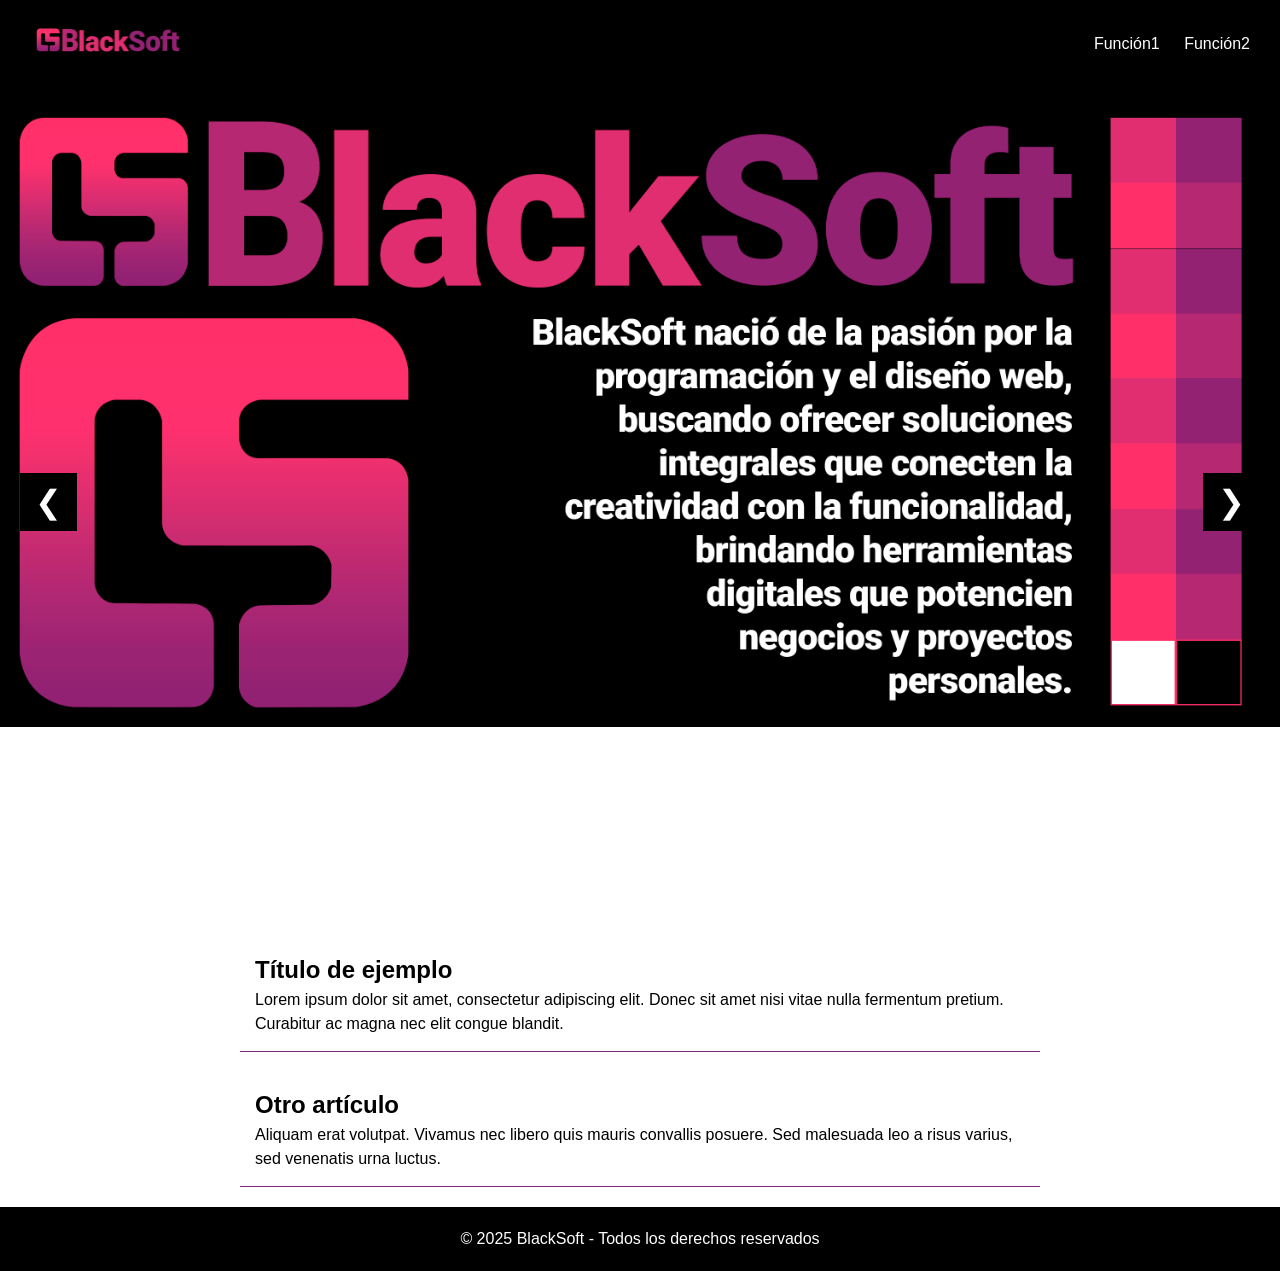
==== index.html @ 0ded2988 "Inicio del proyecto, header/footer/carrusel con css y js basico" ====
<!DOCTYPE html>
<html lang="es">
<head>
  <meta charset="UTF-8">
  <meta name="viewport" content="width=device-width, initial-scale=1.0">
  <title>BlackSoft</title>
  <link rel="stylesheet" href="style.css">
</head>

<body>
    <header>
        <div class="logo">
            <img src="logo2.png" alt="Logo de BlackSoft">
        </div>
            <nav>
                <a href="#">Función1</a>
                <a href="#">Función2</a>
            </nav>
    </header>

    <main>
        <section class="carrusel"> <!-- Imagenes en Carrusel deben tener relacion 16:9 para verse completas  -->
            <div class="slides">
                <img src="ImagenMarca.png" alt="Imagen 1"> 
                <img src="https://files.tecnoblog.net/wp-content/uploads/2024/05/capa-whatsapp-web.png" alt="Imagen 2">
                <img src="https://disenowebakus.net/imagenes/articulos/web.jpg" alt="Imagen 3">
            </div>
                <button class="Anterior">&#10094;</button>
                <button class="Siguiente">&#10095;</button>
        </section>

        <section>
        <article>
            <h2>Título de ejemplo</h2>
            <p>Lorem ipsum dolor sit amet, consectetur adipiscing elit. Donec sit amet nisi vitae nulla fermentum pretium. Curabitur ac magna nec elit congue blandit.</p>
        </article>
        <article>
            <h2>Otro artículo</h2>
            <p>Aliquam erat volutpat. Vivamus nec libero quis mauris convallis posuere. Sed malesuada leo a risus varius, sed venenatis urna luctus.</p>
        </article>
        </section>
    </main>

  <footer>
    <p>© 2025 BlackSoft - Todos los derechos reservados</p>
  </footer>

  <script src="script.js"></script>
</body>
</html>
---- style.css ----
/* COLORES Y TIPOGRAFIAS

    Roboto Regular
    Roboto Bold
    Roboto Black
*/

:root{
    --rof: #f83367;
    --roc: #c1326e;
    --mof: #7f2770;
    --moc: #9d2c70;
    --blanco: #ffffff;
    --negro: #000000;
}

* {
  box-sizing: border-box;
  margin: 0;
  padding: 0;
}

body {
  font-family: Arial, sans-serif;
  line-height: 1.5;
}

header {
  display: flex;
  justify-content: space-between;
  align-items: center;
  padding: 15px 30px;
  background-color: var(--negro);
  color: var(--blanco);
}

header nav a {
  color: var(--blanco);
  text-decoration: none;
  margin-left: 20px;
}

header nav a:hover {
  text-decoration: underline;
}

.carrusel {
  position: relative;
  width: 100%;
  height: calc(100vh - 70px);
  overflow: hidden;
}

.carrusel .slides img {
  width: 100%;
  height: 100%;
  object-fit: cover;  
  display: none;
}

.carrusel .slides img.active {
  display: block;
}

.carrusel button {
  position: absolute;
  top: 50%;
  transform: translateY(-50%);
  background-color: var(--negro);
  color: var(--blanco);
  border: none;
  font-size: 2rem;
  padding: 10px 15px;
  cursor: pointer;
  z-index: 10;
}

.carrusel .Anterior {
  left: 20px;
}

.carrusel .Siguiente {
  right: 20px;
}

main section article {
  max-width: 800px;
  margin: 20px auto;
  padding: 15px;
  border-bottom: 1px solid var(--mof);
}

footer {
  text-align: center;
  padding: 20px;
  background-color: var(--negro);
  color: var(--blanco);
}

header .logo img {
  height: 50px; 
  width: auto; 
}
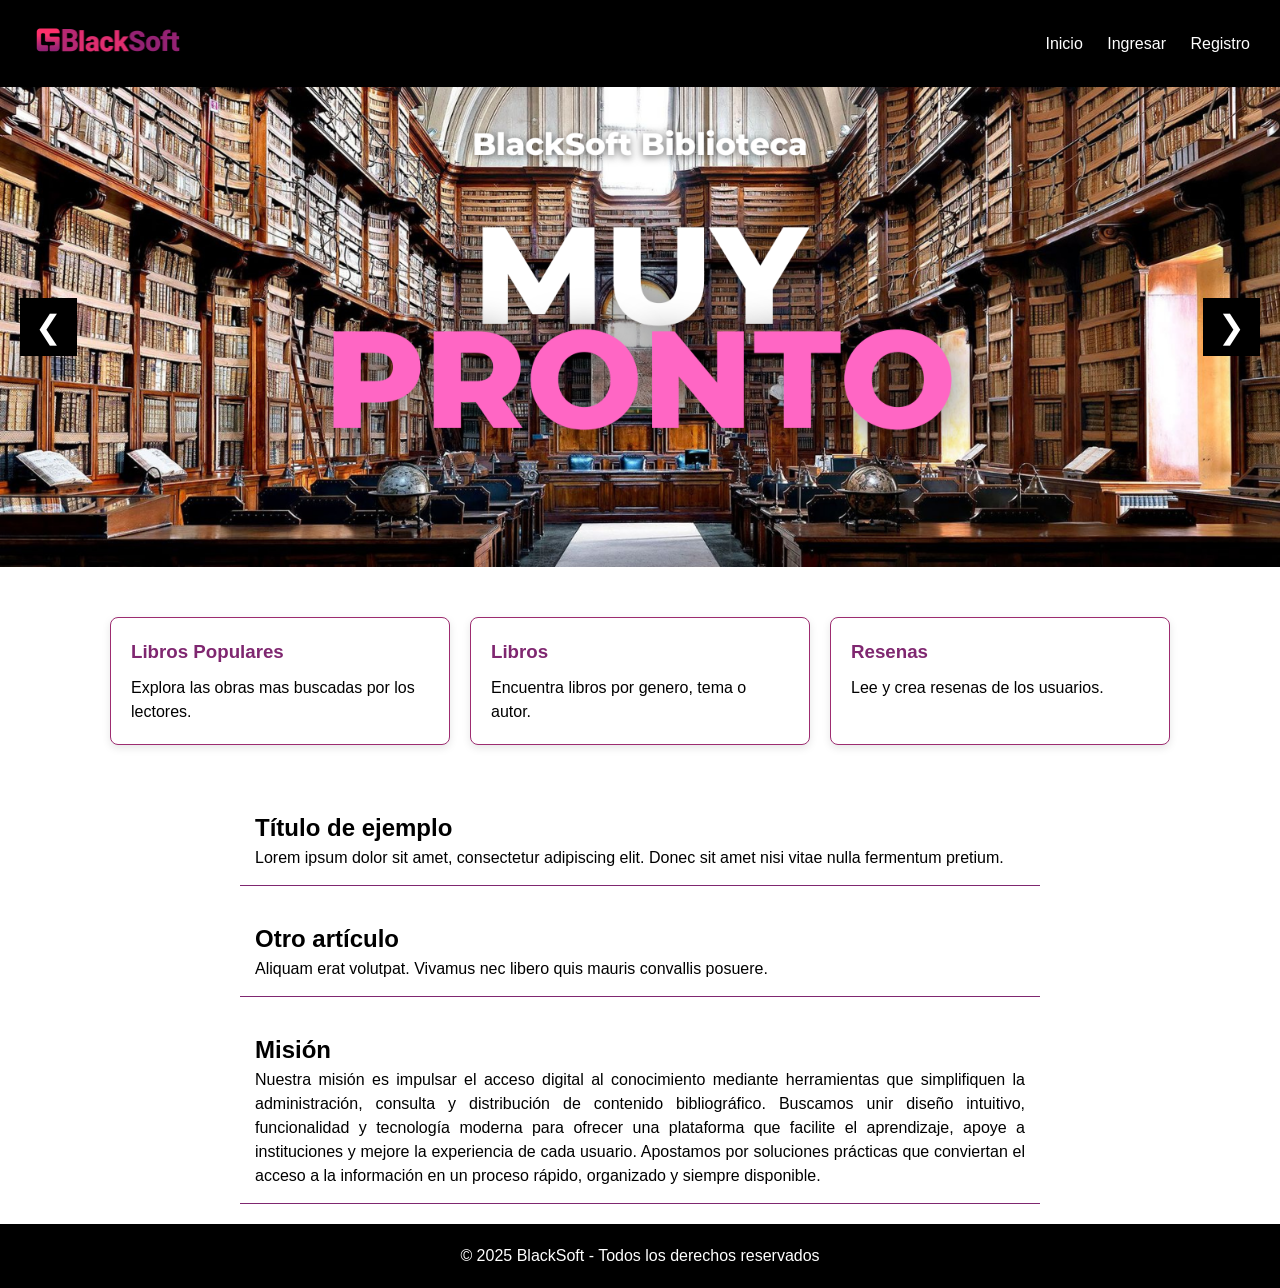
==== commit 40b235ed: "primer commit" ====
--- a/index.html
+++ b/index.html
@@ -3,48 +3,82 @@
 <head>
   <meta charset="UTF-8">
   <meta name="viewport" content="width=device-width, initial-scale=1.0">
-  <title>BlackSoft</title>
+  <title>Biblioteca Virtual BS</title>
   <link rel="stylesheet" href="style.css">
+  <link rel="icon" href="img/logo.png" type="image/png">
 </head>
 
 <body>
-    <header>
-        <div class="logo">
-            <img src="logo2.png" alt="Logo de BlackSoft">
+
+<header>
+    <div class="logo">
+        <img src="img/logo2.png" alt="Logo de BlackSoft">
+    </div>
+
+    <nav>
+        <a href="index.html">Inicio</a>
+        <a href="login.html">Ingresar</a>
+        <a href="registro.html">Registro</a>
+    </nav>
+</header>
+
+<main>
+
+    <!-- ====================== CARRUSEL ====================== -->
+    <section class="carrusel">
+        <div class="slides">
+            <img src="img/c1.png" alt="Imagen 1">
+            <img src="img/c2.png" alt="Imagen 2">
+            <img src="img/c3.png" alt="Imagen 3">
         </div>
-            <nav>
-                <a href="#">Función1</a>
-                <a href="#">Función2</a>
-            </nav>
-    </header>
+        <button class="Anterior">&#10094;</button>
+        <button class="Siguiente">&#10095;</button>
+    </section>
 
-    <main>
-        <section class="carrusel"> <!-- Imagenes en Carrusel deben tener relacion 16:9 para verse completas  -->
-            <div class="slides">
-                <img src="ImagenMarca.png" alt="Imagen 1"> 
-                <img src="https://files.tecnoblog.net/wp-content/uploads/2024/05/capa-whatsapp-web.png" alt="Imagen 2">
-                <img src="https://disenowebakus.net/imagenes/articulos/web.jpg" alt="Imagen 3">
-            </div>
-                <button class="Anterior">&#10094;</button>
-                <button class="Siguiente">&#10095;</button>
+    <!-- ====================== TARJETAS ====================== -->
+    <section class="tarjetas">
+        <a href="libros_populares.html" class="card" aria-label="Libros Populares">
+        <h3>Libros Populares</h3>
+        <p>Explora las obras mas buscadas por los lectores.</p>
+        </a>
+
+        <a href="libros.html" class="card" aria-label="Libros">
+        <h3>Libros</h3>
+        <p>Encuentra libros por genero, tema o autor.</p>
+        </a>
+
+        <a href="resenas.html" class="card" aria-label="Resenas">
+        <h3>Resenas</h3>
+        <p>Lee y crea resenas de los usuarios.</p>
+        </a>
         </section>
 
-        <section>
+    <!-- ====================== ARTÍCULOS ====================== -->
+    <section>
         <article>
             <h2>Título de ejemplo</h2>
-            <p>Lorem ipsum dolor sit amet, consectetur adipiscing elit. Donec sit amet nisi vitae nulla fermentum pretium. Curabitur ac magna nec elit congue blandit.</p>
+            <p>Lorem ipsum dolor sit amet, consectetur adipiscing elit. Donec sit amet nisi vitae nulla fermentum pretium.</p>
         </article>
+
         <article>
             <h2>Otro artículo</h2>
-            <p>Aliquam erat volutpat. Vivamus nec libero quis mauris convallis posuere. Sed malesuada leo a risus varius, sed venenatis urna luctus.</p>
+            <p>Aliquam erat volutpat. Vivamus nec libero quis mauris convallis posuere.</p>
         </article>
-        </section>
-    </main>
 
-  <footer>
+        <article>
+            <h2>Misión</h2>
+            <p>Nuestra misión es impulsar el acceso digital al conocimiento mediante herramientas que simplifiquen la administración, consulta y distribución de contenido bibliográfico. Buscamos unir diseño intuitivo, funcionalidad y tecnología moderna para ofrecer una plataforma que facilite el aprendizaje, apoye a instituciones y mejore la experiencia de cada usuario. Apostamos por soluciones prácticas que conviertan el acceso a la información en un proceso rápido, organizado y siempre disponible.</p>
+        </article>
+    </section>
+
+
+</main>
+
+<footer>
     <p>© 2025 BlackSoft - Todos los derechos reservados</p>
-  </footer>
+</footer>
 
-  <script src="script.js"></script>
+<script src="script.js"></script>
+
 </body>
-</html>+</html>
--- a/style.css
+++ b/style.css
@@ -1,10 +1,3 @@
-/* COLORES Y TIPOGRAFIAS
-
-    Roboto Regular
-    Roboto Bold
-    Roboto Black
-*/
-
 :root{
     --rof: #f83367;
     --roc: #c1326e;
@@ -20,10 +13,23 @@
   padding: 0;
 }
 
+html, body {
+    height: 100%;
+}
+
+main {
+    flex: 1; 
+}
+
 body {
   font-family: Arial, sans-serif;
   line-height: 1.5;
-}
+  background-color: var(--blanco);
+  display: flex;
+  flex-direction: column;
+}
+
+/* ====================== HEADER ====================== */
 
 header {
   display: flex;
@@ -34,6 +40,10 @@
   color: var(--blanco);
 }
 
+header .logo img {
+  height: 50px;
+}
+
 header nav a {
   color: var(--blanco);
   text-decoration: none;
@@ -43,18 +53,36 @@
 header nav a:hover {
   text-decoration: underline;
 }
+
+/* RESPONSIVE HEADER */
+@media (max-width: 768px) {
+  header {
+    flex-direction: column;
+    text-align: center;
+  }
+
+  header nav {
+    margin-top: 10px;
+  }
+
+  header nav a {
+    margin: 0 10px;
+  }
+}
+
+/* ====================== CARRUSEL ====================== */
 
 .carrusel {
   position: relative;
   width: 100%;
-  height: calc(100vh - 70px);
+  height: 37.5vw;
   overflow: hidden;
 }
 
 .carrusel .slides img {
   width: 100%;
   height: 100%;
-  object-fit: cover;  
+  object-fit: cover;
   display: none;
 }
 
@@ -75,29 +103,109 @@
   z-index: 10;
 }
 
-.carrusel .Anterior {
-  left: 20px;
-}
-
-.carrusel .Siguiente {
-  right: 20px;
-}
+.carrusel .Anterior { left: 20px; }
+.carrusel .Siguiente { right: 20px; }
+
+/* RESPONSIVE CARRUSEL */
+@media (max-width: 768px) {
+  .carrusel {
+    height: 40vh;
+  }
+}
+
+/* ====================== TARJETAS ====================== */
+
+.tarjetas {
+  display: flex;
+  gap: 20px;
+  max-width: 1100px;
+  margin: 50px auto;
+  padding: 0 20px;
+}
+
+.card {
+  flex: 1;
+  padding: 20px;
+  background-color: var(--blanco);
+  border: 1px solid var(--moc);
+  border-radius: 8px;
+  box-shadow: 0 3px 8px rgba(0,0,0,0.1);
+}
+
+.card h3 {
+  margin-bottom: 10px;
+  color: var(--mof);
+}
+
+@media (max-width: 768px) {
+  .tarjetas {
+    flex-direction: column;
+  }
+}
+
+.card {
+  display: block;
+  flex: 1;
+  padding: 20px;
+  background-color: var(--blanco);
+  border: 1px solid var(--moc);
+  border-radius: 8px;
+  box-shadow: 0 3px 8px rgba(0,0,0,0.1);
+  text-decoration: none;
+  color: inherit;
+}
+
+/* ====================== ARTICULOS ====================== */
 
 main section article {
   max-width: 800px;
   margin: 20px auto;
   padding: 15px;
   border-bottom: 1px solid var(--mof);
-}
+  text-align: justify;
+}
+
+/* ====================== FORMULARIOS ====================== */
+
+.formulario {
+    max-width: 400px;
+    margin: 80px auto;
+    padding: 20px;
+}
+
+.forma {
+    position: relative;
+    padding-bottom: 80px; 
+}
+
+.forma input {
+    width: 100%;
+    padding: 12px;
+    margin-bottom: 30px;
+    margin-top: 5px;
+    border: 1px solid var(--moc);
+    border-radius: 10px;
+}
+
+.forma button {
+    position: absolute;
+    bottom: 20px; 
+    left: 50%;
+    transform: translateX(-50%);
+    width: 80%;
+    padding: 14px;
+    background-color: var(--mof);
+    color: var(--blanco);
+    border-radius: 10px;
+    cursor: pointer;
+    font-weight: bold;
+}
+
+/* ====================== FOOTER ====================== */
 
 footer {
   text-align: center;
   padding: 20px;
   background-color: var(--negro);
   color: var(--blanco);
-}
-
-header .logo img {
-  height: 50px; 
-  width: auto; 
 }
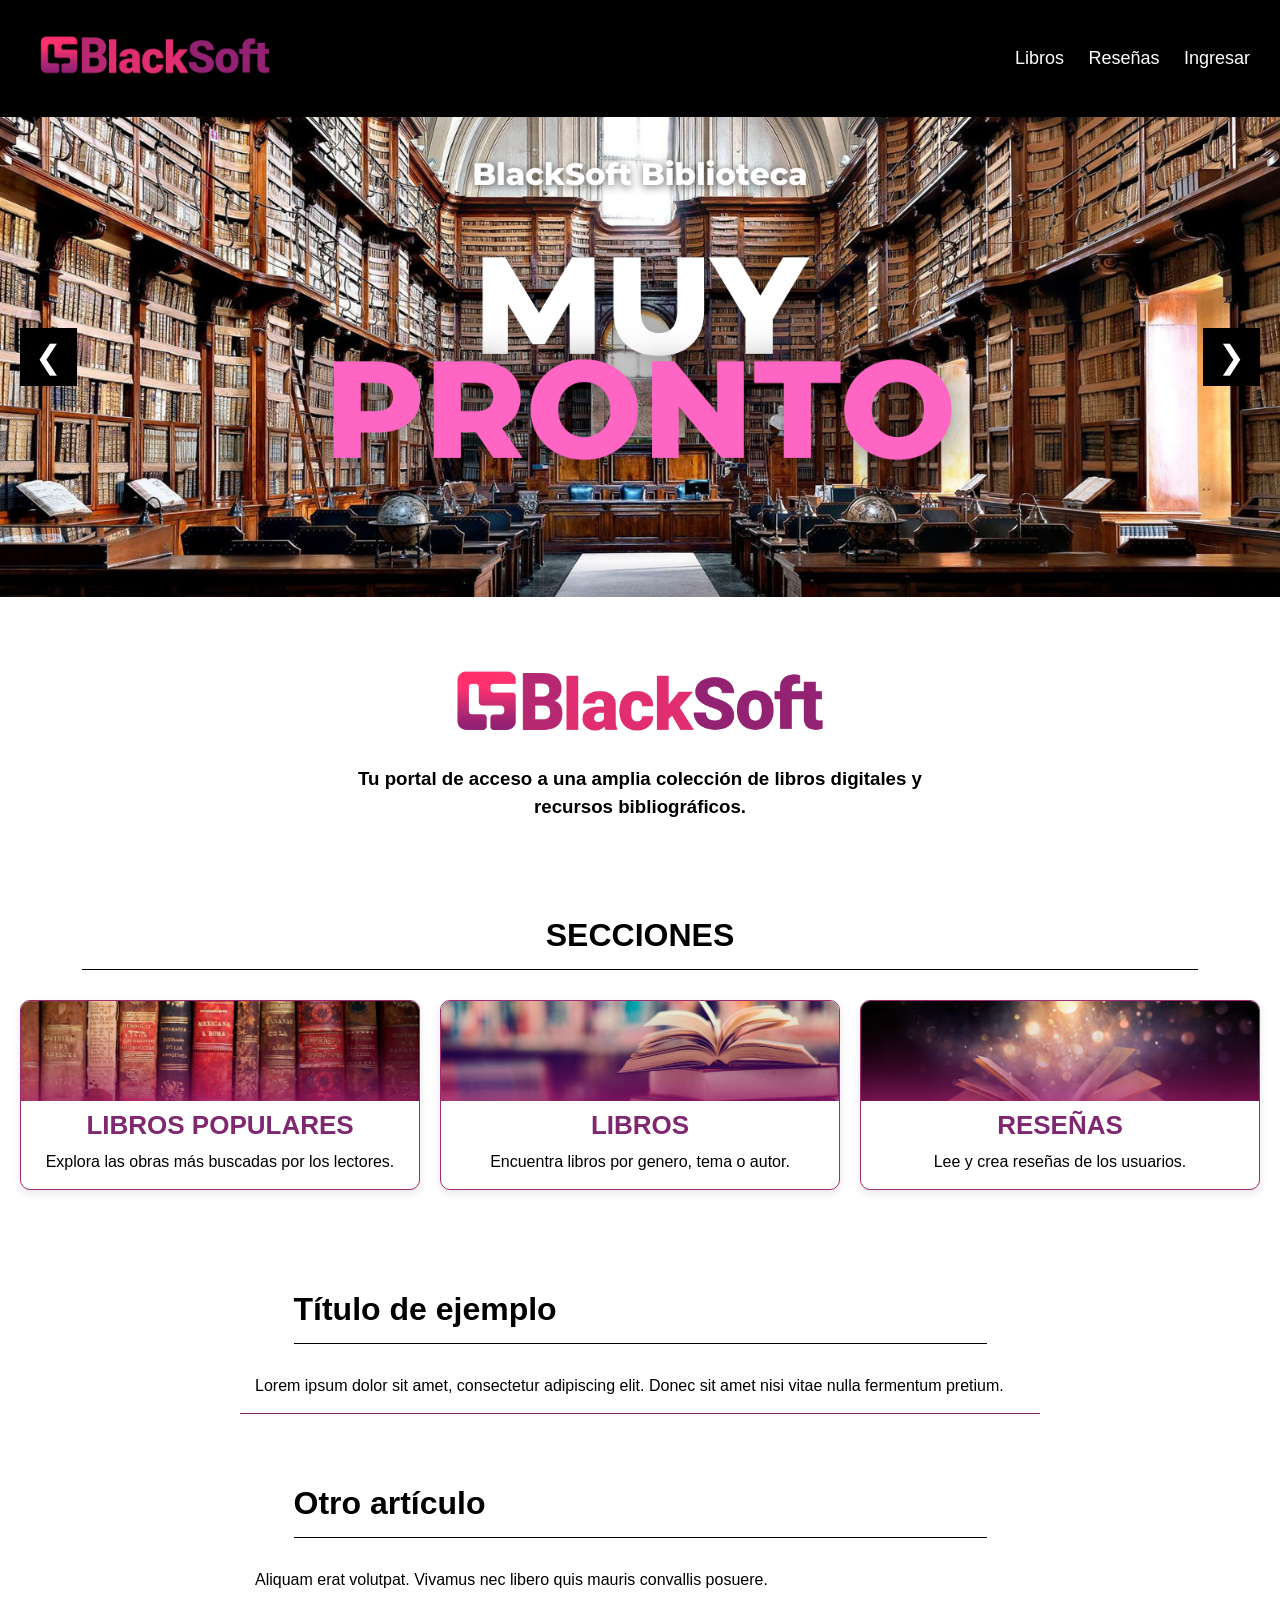
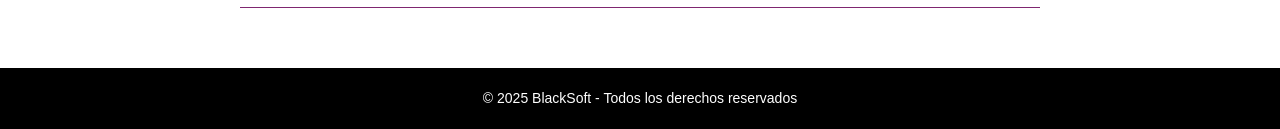
==== commit f7e6fc58: "Estilos ajustados | Página de Info | Colores arreglados" ====
--- a/index.html
+++ b/index.html
@@ -3,8 +3,8 @@
 <head>
   <meta charset="UTF-8">
   <meta name="viewport" content="width=device-width, initial-scale=1.0">
-  <title>Biblioteca Virtual BS</title>
-  <link rel="stylesheet" href="style.css">
+  <title>Biblioteca BlackSoft</title>
+  <link rel="stylesheet" href="./Hojas de estilo/style.css">
   <link rel="icon" href="img/logo.png" type="image/png">
 </head>
 
@@ -12,13 +12,15 @@
 
 <header>
     <div class="logo">
-        <img src="img/logo2.png" alt="Logo de BlackSoft">
+        <a href="index.html" class="logomain">
+            <img src="img/logo2.png" alt="mainlogobtn">
+        </a>
     </div>
 
     <nav>
-        <a href="index.html">Inicio</a>
+        <a href="libros_populares.html">Libros</a>
+        <a href="resenas.html">Reseñas</a>
         <a href="login.html">Ingresar</a>
-        <a href="registro.html">Registro</a>
     </nav>
 </header>
 
@@ -35,23 +37,40 @@
         <button class="Siguiente">&#10095;</button>
     </section>
 
+    <!-- ====================== INFO ====================== -->
+    <section class="bienv">
+        <div class="bienvenida">
+            <a href="info.html" class="btn-img">
+                <img src="img/logo2.png" alt="logobtn">
+            </a>
+            <h3>Tu portal de acceso a una amplia colección de libros digitales y recursos bibliográficos.</h3>
+        </div>
+    </section>
+
     <!-- ====================== TARJETAS ====================== -->
     <section class="tarjetas">
-        <a href="libros_populares.html" class="card" aria-label="Libros Populares">
-        <h3>Libros Populares</h3>
-        <p>Explora las obras mas buscadas por los lectores.</p>
+    <h2>SECCIONES</h2>
+
+    <div class="cards-container">
+        <a href="libros_populares.html" class="card">
+            <img src="img/s1.png" alt="LibPop" class="card-img">
+            <h3>LIBROS POPULARES</h3>
+            <p>Explora las obras más buscadas por los lectores.</p>
         </a>
 
-        <a href="libros.html" class="card" aria-label="Libros">
-        <h3>Libros</h3>
-        <p>Encuentra libros por genero, tema o autor.</p>
+        <a href="libros.html" class="card">
+            <img src="img/s2.png" alt="Lib" class="card-img">
+            <h3>LIBROS</h3>
+            <p>Encuentra libros por genero, tema o autor.</p>
         </a>
 
-        <a href="resenas.html" class="card" aria-label="Resenas">
-        <h3>Resenas</h3>
-        <p>Lee y crea resenas de los usuarios.</p>
+        <a href="resenas.html" class="card">
+            <img src="img/s3.png" alt="Resen" class="card-img">
+            <h3>RESEÑAS</h3>
+            <p>Lee y crea reseñas de los usuarios.</p>
         </a>
-        </section>
+    </div>
+    </section>
 
     <!-- ====================== ARTÍCULOS ====================== -->
     <section>
@@ -65,10 +84,6 @@
             <p>Aliquam erat volutpat. Vivamus nec libero quis mauris convallis posuere.</p>
         </article>
 
-        <article>
-            <h2>Misión</h2>
-            <p>Nuestra misión es impulsar el acceso digital al conocimiento mediante herramientas que simplifiquen la administración, consulta y distribución de contenido bibliográfico. Buscamos unir diseño intuitivo, funcionalidad y tecnología moderna para ofrecer una plataforma que facilite el aprendizaje, apoye a instituciones y mejore la experiencia de cada usuario. Apostamos por soluciones prácticas que conviertan el acceso a la información en un proceso rápido, organizado y siempre disponible.</p>
-        </article>
     </section>
 
 
--- a/Hojas de estilo/style.css
+++ b/Hojas de estilo/style.css
@@ -0,0 +1,511 @@
+/* ===================================================== */
+/*                   VARIABLES GLOBALES                  */
+/* ===================================================== */
+
+:root {
+  /* Paleta style.css */
+  --rof: #f83367;
+  --roc: #c1326e;
+  --mof: #7f2770;
+  --moc: #9d2c70;
+  --negro: #000000;
+  --blanco: #ffffff;
+}
+
+/* ===================================================== */
+/*                       GENERALES                       */
+/* ===================================================== */
+
+* {
+  box-sizing: border-box;
+  margin: 0;
+  padding: 0;
+}
+
+html, body {
+  height: 100%;
+}
+
+body {
+  font-family: Arial, sans-serif;
+  background-color: var(--blanco);
+  color: var(--negro);
+  line-height: 1.5;
+  display: flex;
+  flex-direction: column;
+}
+
+main {
+  flex: 1;
+}
+
+.logomain {
+    display: inline-block;
+    text-decoration: none;
+}
+
+
+/* ===================================================== */
+/*                         HEADER                         */
+/* ===================================================== */
+
+header {
+  position: sticky;
+  top: 0;
+  z-index: 1000;
+  display: flex;
+  justify-content: space-between;
+  align-items: center;
+  padding: 15px 30px;
+  background-color: var(--negro);
+  color: var(--blanco);
+}
+
+header .logo img {
+  height: 80px;
+}
+
+nav a,
+header nav a {
+  color: var(--blanco);
+  text-decoration: none;
+  margin-left: 20px;
+  font-size: 18px;
+}
+
+nav a:hover,
+header nav a:hover {
+  color: var(--roc);
+}
+
+/* Responsive header */
+@media (max-width: 768px) {
+  header {
+    flex-direction: column;
+    text-align: center;
+    gap: 10px;
+  }
+  header nav a {
+    margin: 0 10px;
+    font-size: 16px;
+  }
+}
+
+/* ===================================================== */
+/*                         TITULOS                       */
+/* ===================================================== */
+
+h2 {
+  width: 90%;
+  margin: 30px auto;
+  font-size: 32px;
+  border-bottom: 1px solid var(--negro);
+  padding-bottom: 10px;
+  color: var(--negro);
+}
+
+/* ===================================================== */
+/*                        CARRUSEL                        */
+/* ===================================================== */
+
+.carrusel {
+  position: relative;
+  width: 100%;
+  height: 37.5vw;
+  overflow: hidden;
+}
+
+.carrusel .slides img {
+  width: 100%;
+  height: 100%;
+  object-fit: cover;
+  display: none;
+}
+
+.carrusel .slides img.active {
+  display: block;
+}
+
+.carrusel button {
+  position: absolute;
+  top: 50%;
+  transform: translateY(-50%);
+  background-color: var(--negro);
+  color: var(--blanco);
+  border: none;
+  font-size: 2rem;
+  padding: 10px 15px;
+  cursor: pointer;
+}
+
+.carrusel .Anterior { left: 20px; }
+.carrusel .Siguiente { right: 20px; }
+
+@media (max-width: 768px) {
+  .carrusel {
+    height: 40vh;
+  }
+}
+
+/* ===================================================== */
+/*                   PÁGINA DE INFO                      */
+/* ===================================================== */
+
+.bienv {
+  display: flex;
+  justify-content: center;
+  padding: 40px 0;
+}
+
+.bienvenida {
+  text-align: center;
+  max-width: 600px;
+}
+
+.btn-img {
+  display: block;
+  margin: 0 auto;
+  background: none;
+  border: none;
+  padding: 0;
+  cursor: pointer;
+  width: fit-content;
+}
+
+.btn-img img {
+  width: 400px;
+  height: auto;
+  display: block;
+}
+
+/* ===================================================== */
+/*                  TARJETAS                             */
+/* ===================================================== */
+
+
+.tarjetas {
+  max-width: 1500px;
+  margin: 50px auto;
+  padding: 0 20px;
+}
+
+.tarjetas h2 {
+  text-align: center;
+  margin-bottom: 30px;
+}
+
+.cards-container {
+  display: flex;
+  gap: 20px;
+}
+
+.card {
+  flex: 1;
+  padding: 0;
+  background-color: var(--blanco);
+  border: 1px solid var(--moc);
+  border-radius: 10px;
+  box-shadow: 0 3px 8px rgba(0,0,0,0.1);
+  text-decoration: none;
+  color: inherit;
+  overflow: hidden; 
+}
+
+.card-img {
+  width: 100%;
+  height: 100px; 
+  object-fit: cover; 
+  display: block;
+}
+
+.card p{
+  text-align: center;
+  margin-bottom: 15px;
+}
+.card h3 {
+  color: var(--mof);
+  font-weight: bold;
+  font-size: 26px;
+  text-align: center;
+  padding: 5px;
+}
+
+@media (max-width: 768px) {
+  .cards-container {
+    flex-direction: column;
+  }
+}
+
+
+/* ===================================================== */
+/*                        ARTÍCULOS                       */
+/* ===================================================== */
+
+main section article {
+  max-width: 800px;
+  margin: 20px auto;
+  padding: 15px;
+  border-bottom: 1px solid var(--mof);
+  text-align: justify;
+}
+
+/* ===================================================== */
+/*                        FORMULARIOS                    */
+/* ===================================================== */
+
+.formulario {
+  max-width: 700px;
+  margin: 20px auto;
+  padding: 20px;
+}
+
+.forma {
+  position: relative;
+  padding-bottom: 80px;
+}
+
+.forma input {
+  width: 700px;
+  padding: 12px;
+  margin-bottom: 30px;
+  border: 1px solid var(--moc);
+  border-radius: 10px;
+}
+
+.forma button {
+  width: 100%;
+  padding: 14px;
+  margin-top: 20px;
+  background-color: var(--mof);
+  color: var(--blanco);
+  border-radius: 10px;
+  cursor: pointer;
+  font-weight: bold;
+  display: block;
+}
+
+.formlog h2 {
+    text-align: center;
+    white-space: nowrap;
+    margin-bottom: 15px;
+}
+
+.forma h3 {
+    text-align: left;
+    white-space: nowrap;
+    margin-bottom: 15px;
+}
+
+.formlog {
+    text-align: left; 
+}
+
+/* ===================================================== */
+/*       FORMULARIO DE RESEÑAS                      */
+/* ===================================================== */
+
+.title{
+  text-align: center;
+  text-transform: uppercase;
+}
+
+.review-form {
+  width: 90%;
+  margin: 20px auto;
+  background-color: var(--blanco);
+  padding: 20px;
+  border-radius: 10px;
+  display: flex;
+  flex-direction: column;
+  gap: 15px;
+  border: 1px solid var(--rof);
+}
+
+.review-form label {
+  font-weight: bold;
+}
+
+.review-form input,
+.review-form select,
+.review-form textarea {
+  padding: 10px;
+  border-radius: 8px;
+  background-color: var(--blanco);
+  border: 1px solid var(--moc);
+  color: var(--mof);
+}
+
+.review-form button {
+  margin-top: 10px;
+  padding: 12px;
+  background-color: var(--mof);
+  border-radius: 8px;
+  border: none;
+  color: var(--blanco);
+  font-size: 18px;
+  cursor: pointer;
+}
+
+/* ===================================================== */
+/*                        RESEÑAS                         */
+/* ===================================================== */
+
+.reviews-container {
+  width: 90%;
+  margin: auto;
+  display: grid;
+  grid-template-columns: repeat(3, 1fr);
+  gap: 25px;
+}
+
+.review-card {
+  background-color: var(--blanco);
+  border: 1px solid var(--rof);
+  padding: 15px;
+  border-radius: 10px;
+  box-shadow: 0 0 10px rgba(0,0,0,0.4);
+}
+
+.review-rating, .review-libro {
+  margin-bottom: 10px;
+}
+
+.review-usuario {
+  font-weight: bold;
+  font-size: 24px;
+  color: var(--rof);
+  text-align: center;
+}
+
+.review-libro{
+  font-style: italic;
+  font-size: 20px;
+  color: var(--roc);
+  text-align: center;
+}
+
+/* ===================================================== */
+/*                      LISTA DE LIBROS                   */
+/* ===================================================== */
+
+.titulo{
+  text-align: center;
+  text-transform: uppercase;
+}
+
+.categorias-boton {
+  width: 90%;
+  margin: 25px auto;
+  background: var(--mof);
+  border: 1px solid var(--mof);
+  color: var(--blanco);
+  padding: 14px;
+  border-radius: 8px;
+  font-size: 20px;
+  text-align: center;
+  cursor: pointer;
+}
+
+.categorias-desplegable {
+  width: 90%;
+  margin: 0 0 auto;
+  background: var(--blanco);
+  padding: 20px;
+  border-radius: 8px;
+  display: none;
+}
+
+.categorias-menu {
+  display: grid;
+  grid-template-columns: repeat(3, 1fr);
+  gap: 10px;
+}
+
+.categorias-column {
+  display: flex;
+  flex-direction: column;
+  align-items: center;
+  gap: 8px;
+}
+
+/* Cards de libros */
+.libros-container {
+  width: 90%;
+  margin: 30px auto;
+  display: grid;
+  grid-template-columns: repeat(3, 1fr);
+  gap: 30px;
+  padding-bottom: 60px;
+}
+
+.libro-card {
+  background: var(--blanco);
+  padding: 15px;
+  border-radius: 10px;
+  border: 1px solid var(--mof);
+  display: flex;
+  gap: 15px;
+  box-shadow: 0 0 10px var(--negro);
+}
+
+.libro-img {
+  width: 70px;
+  height: 100%;
+  background: none;
+  border-radius: 5px;
+}
+
+.libro-titulo {
+  font-size: 20px;
+  font-weight: bold;
+  color: var(--roc);
+  margin-bottom: 15px;
+}
+
+
+/* ===================================================== */
+/*                         FOOTER                         */
+/* ===================================================== */
+
+footer {
+  margin-top: 40px;
+  padding: 20px;
+  background-color: var(--negro);
+  color: var(--blanco);
+  text-align: center;
+  font-size: 14px;
+}
+
+/* ===================================================== */
+/*                      RESPONSIVE                        */
+/* ===================================================== */
+
+@media (max-width: 1100px) {
+  .libros-container,
+  .reviews-container {
+    grid-template-columns: repeat(2, 1fr);
+  }
+  .categorias-menu {
+    grid-template-columns: repeat(2, 1fr);
+  }
+}
+
+@media (max-width: 700px) {
+  .libros-container,
+  .reviews-container {
+    grid-template-columns: 1fr;
+  }
+  h2 {
+    font-size: 26px;
+  }
+}
+
+@media (max-width: 450px) {
+  .libro-card,
+  .review-card {
+    padding: 12px;
+  }
+  h2 {
+    font-size: 22px;
+  }
+}
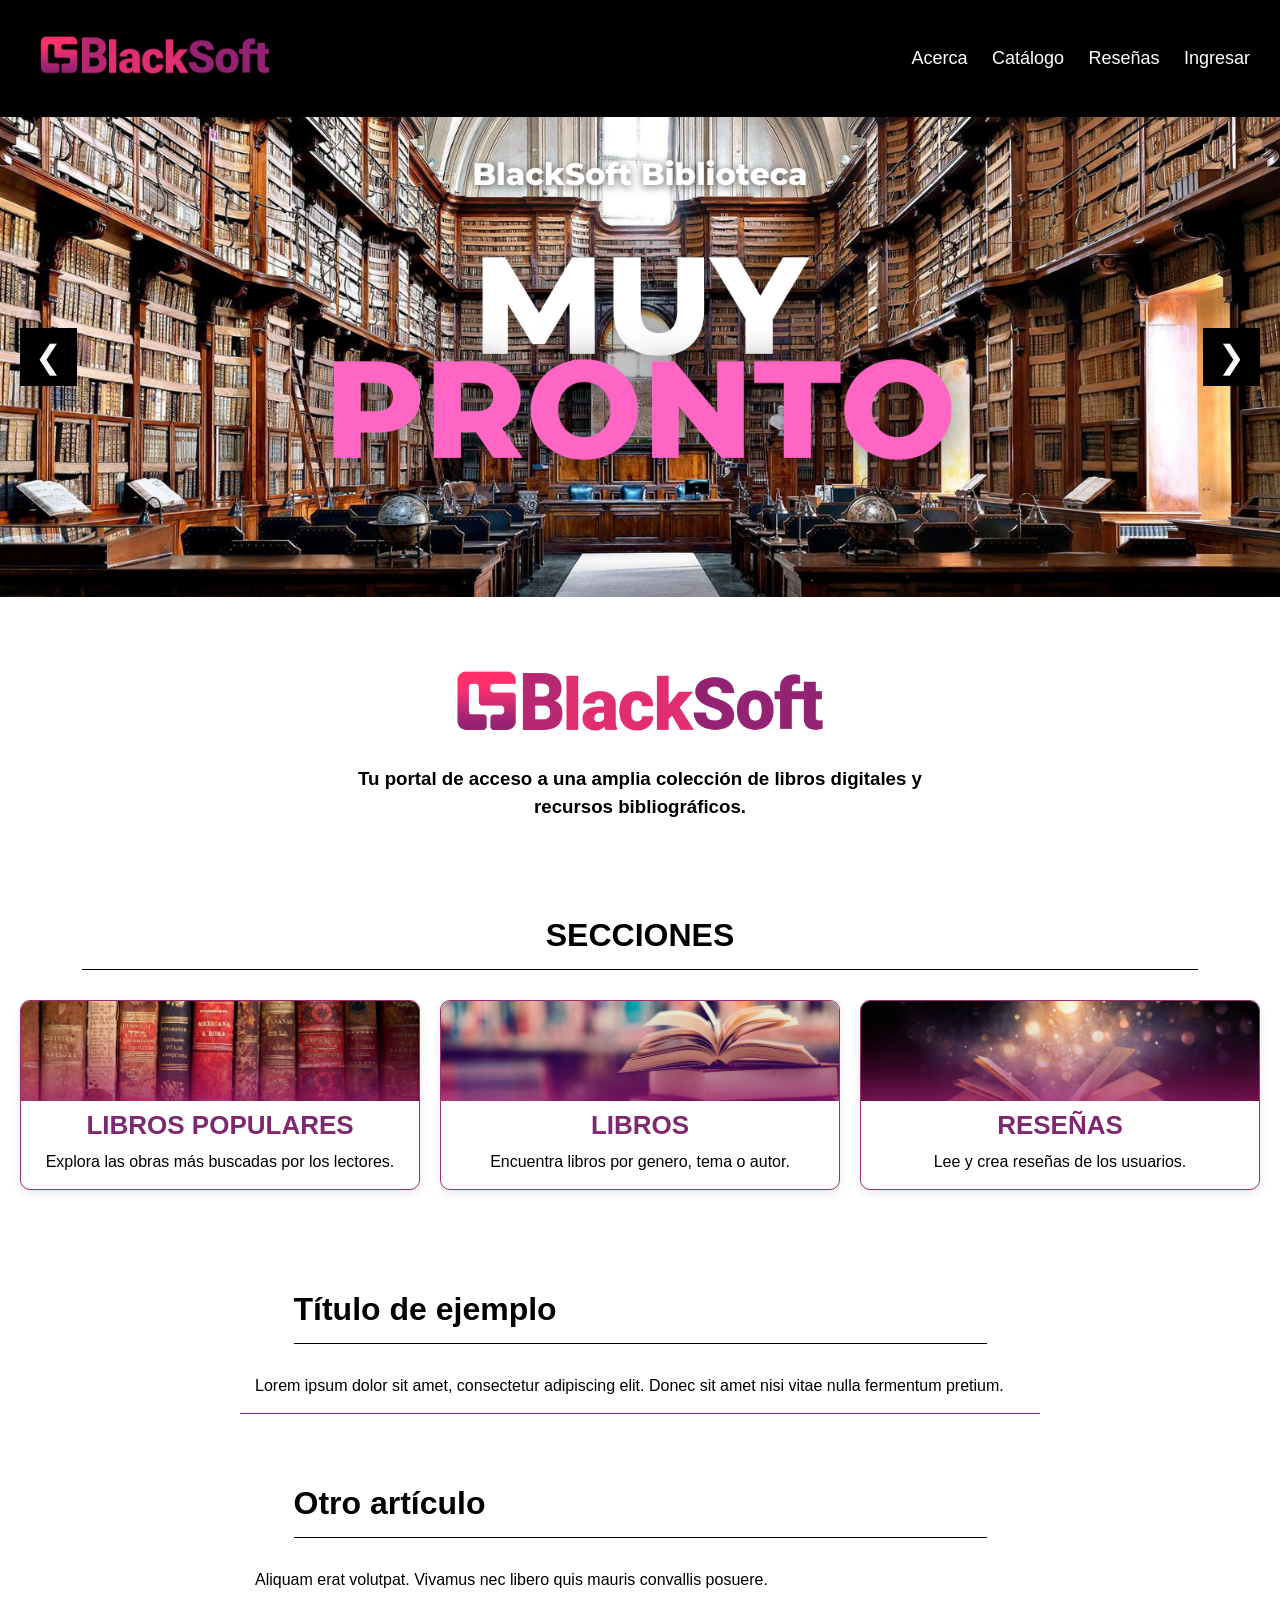
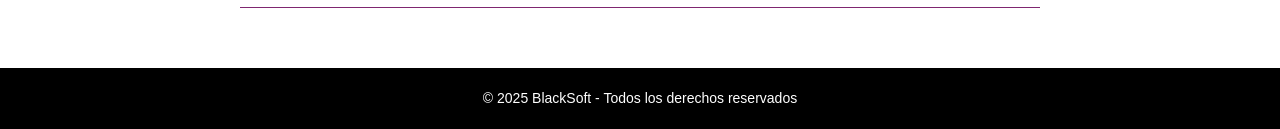
==== commit 735f33a1: "Login,Registro | Cambio en Información" ====
--- a/index.html
+++ b/index.html
@@ -18,7 +18,8 @@
     </div>
 
     <nav>
-        <a href="libros_populares.html">Libros</a>
+        <a href="info.html">Acerca</a>
+        <a href="libros.html">Catálogo</a>
         <a href="resenas.html">Reseñas</a>
         <a href="login.html">Ingresar</a>
     </nav>
--- a/Hojas de estilo/style.css
+++ b/Hojas de estilo/style.css
@@ -282,6 +282,7 @@
   cursor: pointer;
   font-weight: bold;
   display: block;
+  font-size: 20px;
 }
 
 .formlog h2 {
@@ -339,12 +340,36 @@
   margin-top: 10px;
   padding: 12px;
   background-color: var(--mof);
-  border-radius: 8px;
-  border: none;
   color: var(--blanco);
   font-size: 18px;
   cursor: pointer;
 }
+
+/* ===================================================== */
+/*                        PASSWRD                        */
+/* ===================================================== */
+
+.info-login{
+  text-align: center;
+  margin-top: 15px;
+}
+
+.info-login a{
+  color: var(--mof);
+  text-decoration: none;
+  font-size: 16px;
+}
+
+.password{
+  text-align: center;
+}
+
+.password a{
+  color: var(--mof);
+  text-decoration: none;
+  font-size: 16px;
+}
+
 
 /* ===================================================== */
 /*                        RESEÑAS                         */
@@ -462,6 +487,120 @@
   margin-bottom: 15px;
 }
 
+/* ===================================================== */
+/*                ACERCA DE | INFO                       */
+/* ===================================================== */
+
+.about-intro {
+  padding: 40px 0;
+  text-align: center;
+}
+
+.about-intro p {
+  font-size: 20px;
+  max-width: 900px;
+  margin: 18px auto;
+  text-align: justify;
+}
+
+
+/* ===================================================== */
+/*                         GRID                          */
+/* ===================================================== */
+
+.about-grid {
+  max-width: 1100px;
+  margin: 30px auto;
+  
+  gap: 30px;
+  padding: 0 20px;
+  align-items: stretch;
+}
+
+.about-card {
+  display: flex;
+  flex-direction: column;
+  padding: 20px;
+  border-radius: 10px;
+  border: 1px solid var(--mof);
+}
+
+.about-card ul {
+  margin-left: 16px;
+}
+
+.about-card h3{
+  font-size: 24px;
+  text-align: center;
+  color: var(--mof);
+  margin-bottom: 15px;
+}
+
+/* ===================================================== */
+/*                        LOGO                           */
+/* ===================================================== */
+
+.logo-design {
+  max-width: 900px;
+  margin: 30px auto;
+  padding: 0 20px;
+}
+
+.logo-design h3{
+  font-size: 22px;
+  text-align: center;
+  margin-bottom: 15px;
+  margin-top: 20px;
+}
+
+.logo-design p {
+  font-size: 20px;
+  text-align: justify;
+  margin-bottom: 40px;
+}
+
+.logo-img {
+  text-align: center;
+}
+
+.logo-d .logo-img img {
+  max-width: 900px;
+  margin: 30px auto;
+  padding: 0 20px;
+  width: 140px;
+  height: auto;
+  margin-top: 30px;
+  margin-bottom: auto;
+}
+
+/* ===================================================== */
+/*                         CONTACTO                      */
+/* ===================================================== */
+
+.contact-cta {
+  max-width: 900px;
+  margin: 30px auto;
+  padding: 0 20px;
+  text-align: center;
+}
+
+.contact-cta h3{
+  font-size: 22px;
+  text-align: center;
+  margin-bottom: 15px;
+  margin-top: 20px;
+}
+
+.contact-cta p {
+  font-size: 20px;
+  text-align: justify;
+  margin-bottom: 20px;
+}
+
+.contact-cta a {
+  font-size: 20px;
+  margin-top: 20px;
+}
 
 /* ===================================================== */
 /*                         FOOTER                         */
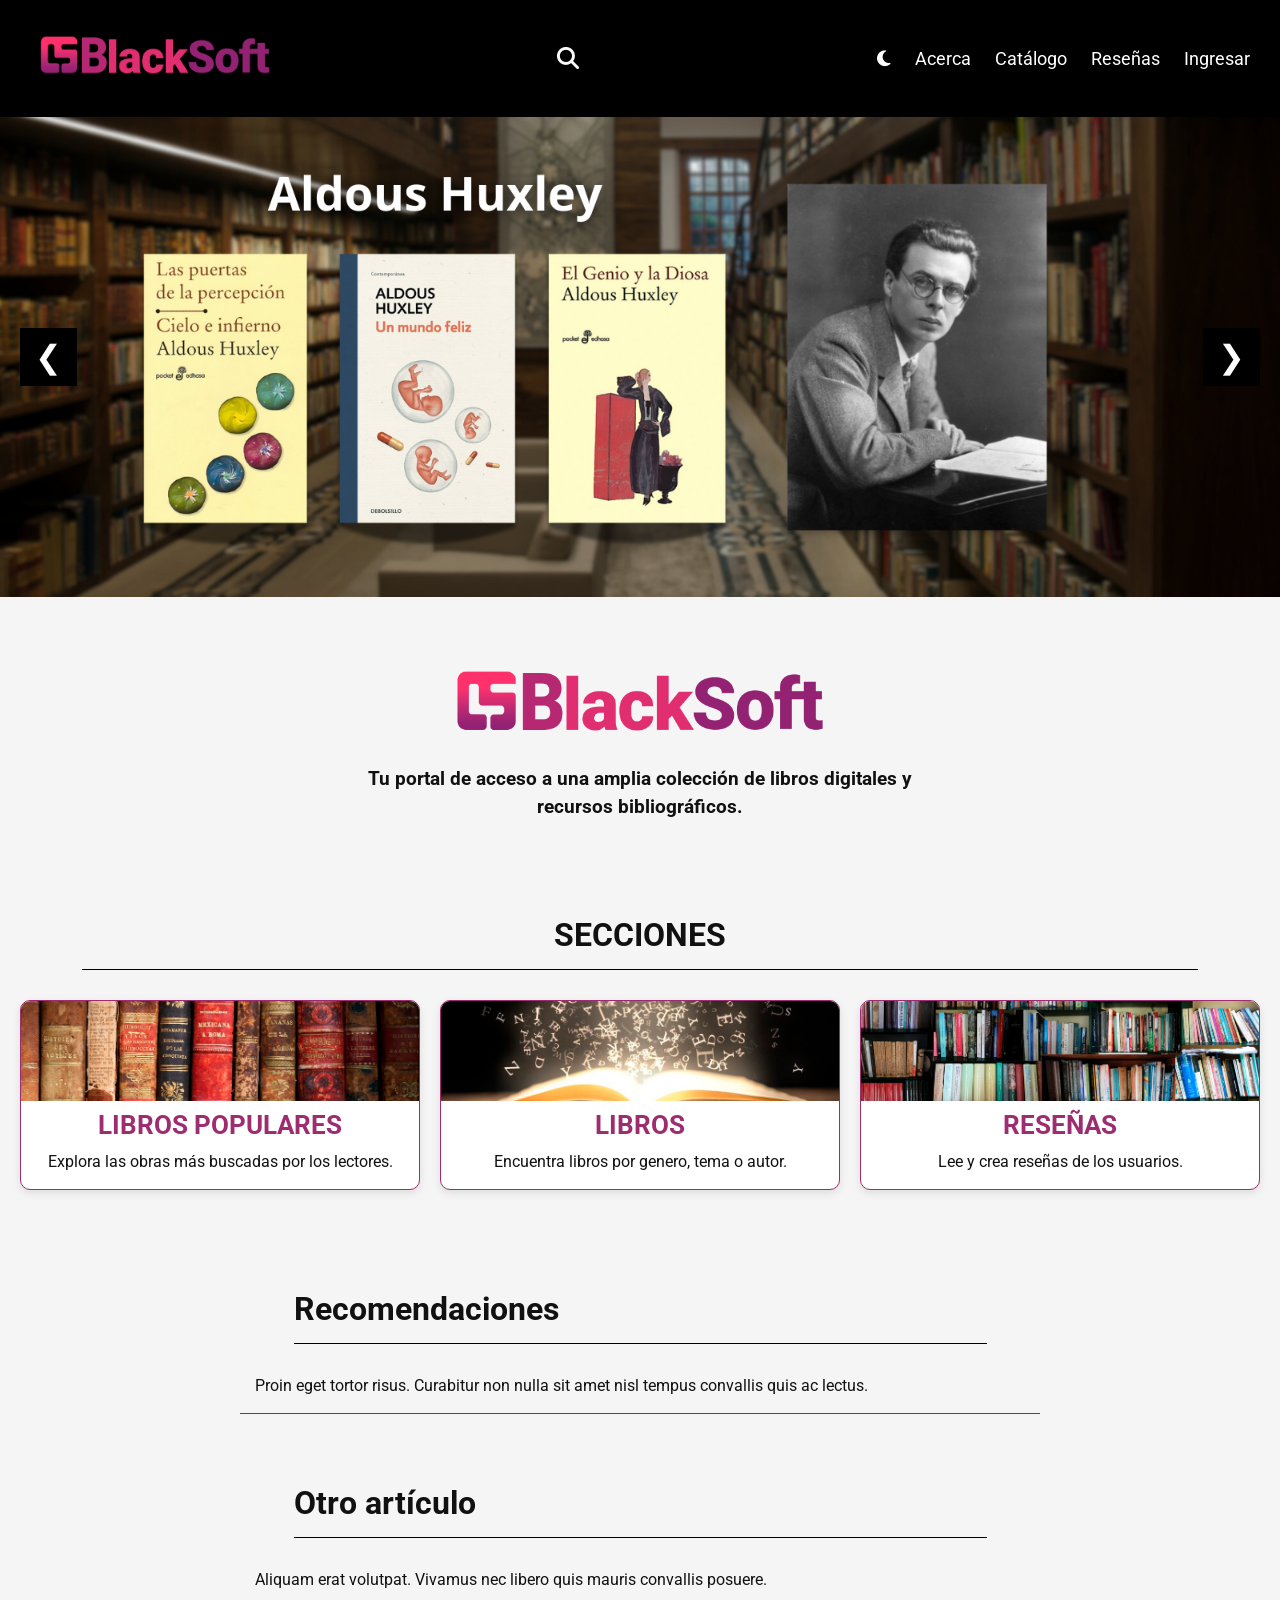
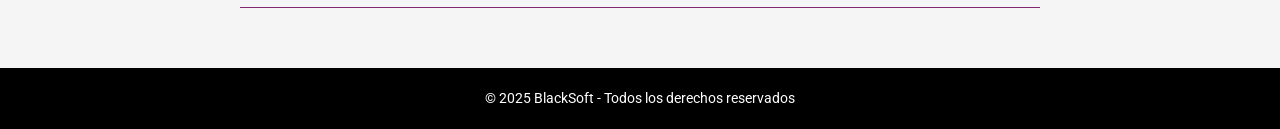
==== commit fc696579: "Barra de busqueda | Colores tematicos | Cambio contraseña" ====
--- a/index.html
+++ b/index.html
@@ -6,6 +6,10 @@
   <title>Biblioteca BlackSoft</title>
   <link rel="stylesheet" href="./Hojas de estilo/style.css">
   <link rel="icon" href="img/logo.png" type="image/png">
+  <link rel="stylesheet" href="https://cdnjs.cloudflare.com/ajax/libs/font-awesome/6.5.0/css/all.min.css">
+  <link rel="preconnect" href="https://fonts.googleapis.com">
+  <link rel="preconnect" href="https://fonts.gstatic.com" crossorigin>
+  <link href="https://fonts.googleapis.com/css2?family=Roboto:wght@300;400;500;700&display=swap" rel="stylesheet">
 </head>
 
 <body>
@@ -17,7 +21,17 @@
         </a>
     </div>
 
+    <div class="search">
+        <input id="busca" type="text" placeholder="Buscar..." class="busca">
+        <button id="searchbtn" class="buscabtn">
+            <i class="fa-solid fa-magnifying-glass"></i>
+        </button>
+    </div>
+
     <nav>
+        <button id="themeToggle" class="theme-btn">
+            <i class="fa-solid fa-moon"></i>
+        </button>
         <a href="info.html">Acerca</a>
         <a href="libros.html">Catálogo</a>
         <a href="resenas.html">Reseñas</a>
@@ -30,9 +44,9 @@
     <!-- ====================== CARRUSEL ====================== -->
     <section class="carrusel">
         <div class="slides">
-            <img src="img/c1.png" alt="Imagen 1">
+            <img src="img/c3.png" alt="Imagen 1">
             <img src="img/c2.png" alt="Imagen 2">
-            <img src="img/c3.png" alt="Imagen 3">
+            <img src="img/c1.png" alt="Imagen 3">
         </div>
         <button class="Anterior">&#10094;</button>
         <button class="Siguiente">&#10095;</button>
@@ -53,31 +67,37 @@
     <h2>SECCIONES</h2>
 
     <div class="cards-container">
-        <a href="libros_populares.html" class="card">
+
+        <a href="libros_populares.html" class="card" data-img="img/s1.png" data-hover="img/h1.png">
             <img src="img/s1.png" alt="LibPop" class="card-img">
+            <img src="img/ss1.png" class="card-img-hover">
             <h3>LIBROS POPULARES</h3>
             <p>Explora las obras más buscadas por los lectores.</p>
         </a>
 
-        <a href="libros.html" class="card">
+        <a href="libros.html" class="card" data-img="img/s2.png" data-hover="img/h2.png">
             <img src="img/s2.png" alt="Lib" class="card-img">
+            <img src="img/ss2.png" class="card-img-hover">
             <h3>LIBROS</h3>
             <p>Encuentra libros por genero, tema o autor.</p>
         </a>
 
-        <a href="resenas.html" class="card">
+        <a href="resenas.html" class="card" data-img="img/s3.png" data-hover="img/h3.png">
             <img src="img/s3.png" alt="Resen" class="card-img">
+            <img src="img/ss3.png" class="card-img-hover">
             <h3>RESEÑAS</h3>
             <p>Lee y crea reseñas de los usuarios.</p>
         </a>
+
     </div>
     </section>
+
 
     <!-- ====================== ARTÍCULOS ====================== -->
     <section>
         <article>
-            <h2>Título de ejemplo</h2>
-            <p>Lorem ipsum dolor sit amet, consectetur adipiscing elit. Donec sit amet nisi vitae nulla fermentum pretium.</p>
+            <h2>Recomendaciones</h2>
+            <p>Proin eget tortor risus. Curabitur non nulla sit amet nisl tempus convallis quis ac lectus.</p>
         </article>
 
         <article>
@@ -95,6 +115,5 @@
 </footer>
 
 <script src="script.js"></script>
-
 </body>
 </html>
--- a/Hojas de estilo/style.css
+++ b/Hojas de estilo/style.css
@@ -3,14 +3,38 @@
 /* ===================================================== */
 
 :root {
-  /* Paleta style.css */
   --rof: #f83367;
   --roc: #c1326e;
   --mof: #7f2770;
   --moc: #9d2c70;
+
   --negro: #000000;
   --blanco: #ffffff;
-}
+
+  --bg-body: #f5f5f5;
+  --text-body: #111111;
+  --bg-card: #ffffff;
+  --bg-header: #000000; 
+  --bg-footer: #000000; 
+  --shadow: rgba(0,0,0,0.2);
+  --h2: #000000;
+}
+
+html[data-theme="dark"] {
+  --rof: #ff5b8a;
+  --roc: #d64d8a;
+  --mof: #b94aa5;
+  --moc: #c44c95;
+  --bg-header: #000000;
+  --bg-body: #1b1b1b;
+  --text-body: #e2e2e2;
+
+  --bg-card: #202020;
+
+  --shadow: #f83367;
+  --h2: #9d2c70;
+}
+
 
 /* ===================================================== */
 /*                       GENERALES                       */
@@ -27,9 +51,9 @@
 }
 
 body {
-  font-family: Arial, sans-serif;
-  background-color: var(--blanco);
-  color: var(--negro);
+  font-family: 'Roboto', sans-serif;
+  background-color: var(--bg-body);
+  color: var(--text-body);
   line-height: 1.5;
   display: flex;
   flex-direction: column;
@@ -42,6 +66,7 @@
 .logomain {
     display: inline-block;
     text-decoration: none;
+    cursor: pointer;
 }
 
 
@@ -57,12 +82,16 @@
   justify-content: space-between;
   align-items: center;
   padding: 15px 30px;
-  background-color: var(--negro);
+  background-color: var(--bg-header);
   color: var(--blanco);
 }
 
 header .logo img {
   height: 80px;
+}
+
+header a{
+  color: var(--blanco);
 }
 
 nav a,
@@ -76,9 +105,15 @@
 nav a:hover,
 header nav a:hover {
   color: var(--roc);
-}
-
-/* Responsive header */
+  cursor: pointer;
+}
+
+header,
+header *:not(input):not(textarea) {
+    user-select: none;
+    cursor: default;
+}
+
 @media (max-width: 768px) {
   header {
     flex-direction: column;
@@ -91,6 +126,21 @@
   }
 }
 
+.theme-btn {
+  background: none;
+  border: none;
+  color: var(--blanco);
+  margin-left: 20px;
+  font-size: 18px;
+  cursor: pointer;
+  padding: 0;
+}
+
+.theme-btn:hover {
+  color: var(--roc);
+  cursor: pointer;
+}
+
 /* ===================================================== */
 /*                         TITULOS                       */
 /* ===================================================== */
@@ -99,9 +149,9 @@
   width: 90%;
   margin: 30px auto;
   font-size: 32px;
-  border-bottom: 1px solid var(--negro);
+  border-bottom: 1px solid var(--h2);
   padding-bottom: 10px;
-  color: var(--negro);
+  color: var(--text-body);
 }
 
 /* ===================================================== */
@@ -148,40 +198,68 @@
 }
 
 /* ===================================================== */
-/*                   PÁGINA DE INFO                      */
-/* ===================================================== */
-
-.bienv {
-  display: flex;
-  justify-content: center;
-  padding: 40px 0;
-}
-
-.bienvenida {
-  text-align: center;
-  max-width: 600px;
-}
-
-.btn-img {
-  display: block;
-  margin: 0 auto;
+/*                        BUSQUEDA                        */
+/* ===================================================== */
+
+.search {
+    display: flex;
+    align-items: center;
+    overflow: hidden;
+    min-width: 40px;
+}
+
+.searchbtn {
+    background: none;
+    border: none;
+    cursor: pointer;
+    font-size: 20px;
+    padding: 8px;
+    color: var(--negro);
+    flex-shrink: 0;
+}
+
+.busca {
+    padding: 5px;
+    border: none;
+    border-radius: 4px;
+    width: 0;
+    opacity: 0;
+    margin-right: -10px;
+    transition: width 0.3s ease-out, opacity 0.3s ease-out, margin-right 0.3s ease-out;
+    display: block;
+}
+
+.busca:focus {
+    outline: none;
+    box-shadow: none;
+    border-color: inherit;
+}
+
+.buscabtn {
   background: none;
   border: none;
-  padding: 0;
-  cursor: pointer;
-  width: fit-content;
-}
-
-.btn-img img {
-  width: 400px;
-  height: auto;
-  display: block;
+  cursor: pointer;
+  font-size: 22px;
+  padding: 8px;
+  color: var(--blanco);
+  flex-shrink: 0;
+}
+
+.buscabtn:hover{
+  color: var(--roc);
+  cursor: pointer;
+}
+
+.search.active .busca {
+    width: 250px;
+    opacity: 1;
+    margin-right: 10px;
+    border-color: var(--mof);
 }
 
 /* ===================================================== */
 /*                  TARJETAS                             */
 /* ===================================================== */
-
 
 .tarjetas {
   max-width: 1500px;
@@ -202,32 +280,62 @@
 .card {
   flex: 1;
   padding: 0;
-  background-color: var(--blanco);
+  background-color: var(--bg-card);
   border: 1px solid var(--moc);
   border-radius: 10px;
   box-shadow: 0 3px 8px rgba(0,0,0,0.1);
   text-decoration: none;
-  color: inherit;
-  overflow: hidden; 
+  color: var(--text-body);
+  overflow: hidden;
+  transition: background-color 0.3s ease, border-color 0.3s ease;
+}
+
+.card:hover {
+  background-color: var(--moc);
+  border-color: var(--roc);
 }
 
 .card-img {
   width: 100%;
-  height: 100px; 
-  object-fit: cover; 
+  height: 100px;
+  object-fit: cover;
   display: block;
-}
-
-.card p{
+  transition: opacity 0.3s ease;
+}
+
+.card-img-hover {
+  width: 100%;
+  height: 100px;
+  object-fit: cover;
+  display: none;
+}
+
+.card:hover .card-img {
+  display: none;
+}
+
+.card:hover .card-img-hover {
+  display: block;
+}
+
+.card p {
   text-align: center;
   margin-bottom: 15px;
-}
+  transition: color 0.3s ease;
+}
+
 .card h3 {
-  color: var(--mof);
+  color: var(--moc);
   font-weight: bold;
   font-size: 26px;
   text-align: center;
   padding: 5px;
+  transition: color 0.3s ease;
+}
+
+.card:hover h3,
+.card:hover p {
+  color: white;
 }
 
 @media (max-width: 768px) {
@@ -313,7 +421,7 @@
 .review-form {
   width: 90%;
   margin: 20px auto;
-  background-color: var(--blanco);
+  background-color: varvar(--bg-card);
   padding: 20px;
   border-radius: 10px;
   display: flex;
@@ -384,11 +492,11 @@
 }
 
 .review-card {
-  background-color: var(--blanco);
+  background-color: var(--bg-card);
   border: 1px solid var(--rof);
   padding: 15px;
   border-radius: 10px;
-  box-shadow: 0 0 10px rgba(0,0,0,0.4);
+  box-shadow: 0 0 10px var(--shadow);
 }
 
 .review-rating, .review-libro {
@@ -434,7 +542,7 @@
 .categorias-desplegable {
   width: 90%;
   margin: 0 0 auto;
-  background: var(--blanco);
+  background: var(--bg-card);
   padding: 20px;
   border-radius: 8px;
   display: none;
@@ -464,13 +572,13 @@
 }
 
 .libro-card {
-  background: var(--blanco);
+  background: var(--bg-card);
   padding: 15px;
   border-radius: 10px;
   border: 1px solid var(--mof);
   display: flex;
   gap: 15px;
-  box-shadow: 0 0 10px var(--negro);
+  box-shadow: 0 0 20px var(--shadow);
 }
 
 .libro-img {
@@ -488,12 +596,48 @@
 }
 
 /* ===================================================== */
+/*                   PÁGINA DE INFO                      */
+/* ===================================================== */
+
+.bienv {
+  display: flex;
+  justify-content: center;
+  padding: 40px 0;
+
+}
+
+.bienvenida {
+  text-align: center;
+  max-width: 600px;
+}
+
+.btn-img {
+  display: block;
+  margin: 0 auto;
+  background: none;
+  border: none;
+  padding: 0;
+  cursor: pointer;
+  width: fit-content;
+}
+
+.btn-img img {
+  width: 400px;
+  height: auto;
+  display: block;
+}
+
+/* ===================================================== */
 /*                ACERCA DE | INFO                       */
 /* ===================================================== */
 
 .about-intro {
   padding: 40px 0;
   text-align: center;
+}
+
+.about-intro h2 {
+  color: var(--text-body);
 }
 
 .about-intro p {
@@ -518,6 +662,7 @@
 }
 
 .about-card {
+  var(--bg-card);
   display: flex;
   flex-direction: column;
   padding: 20px;
@@ -600,6 +745,7 @@
 .contact-cta a {
   font-size: 20px;
   margin-top: 20px;
+  color: var(--h2);
 }
 
 /* ===================================================== */
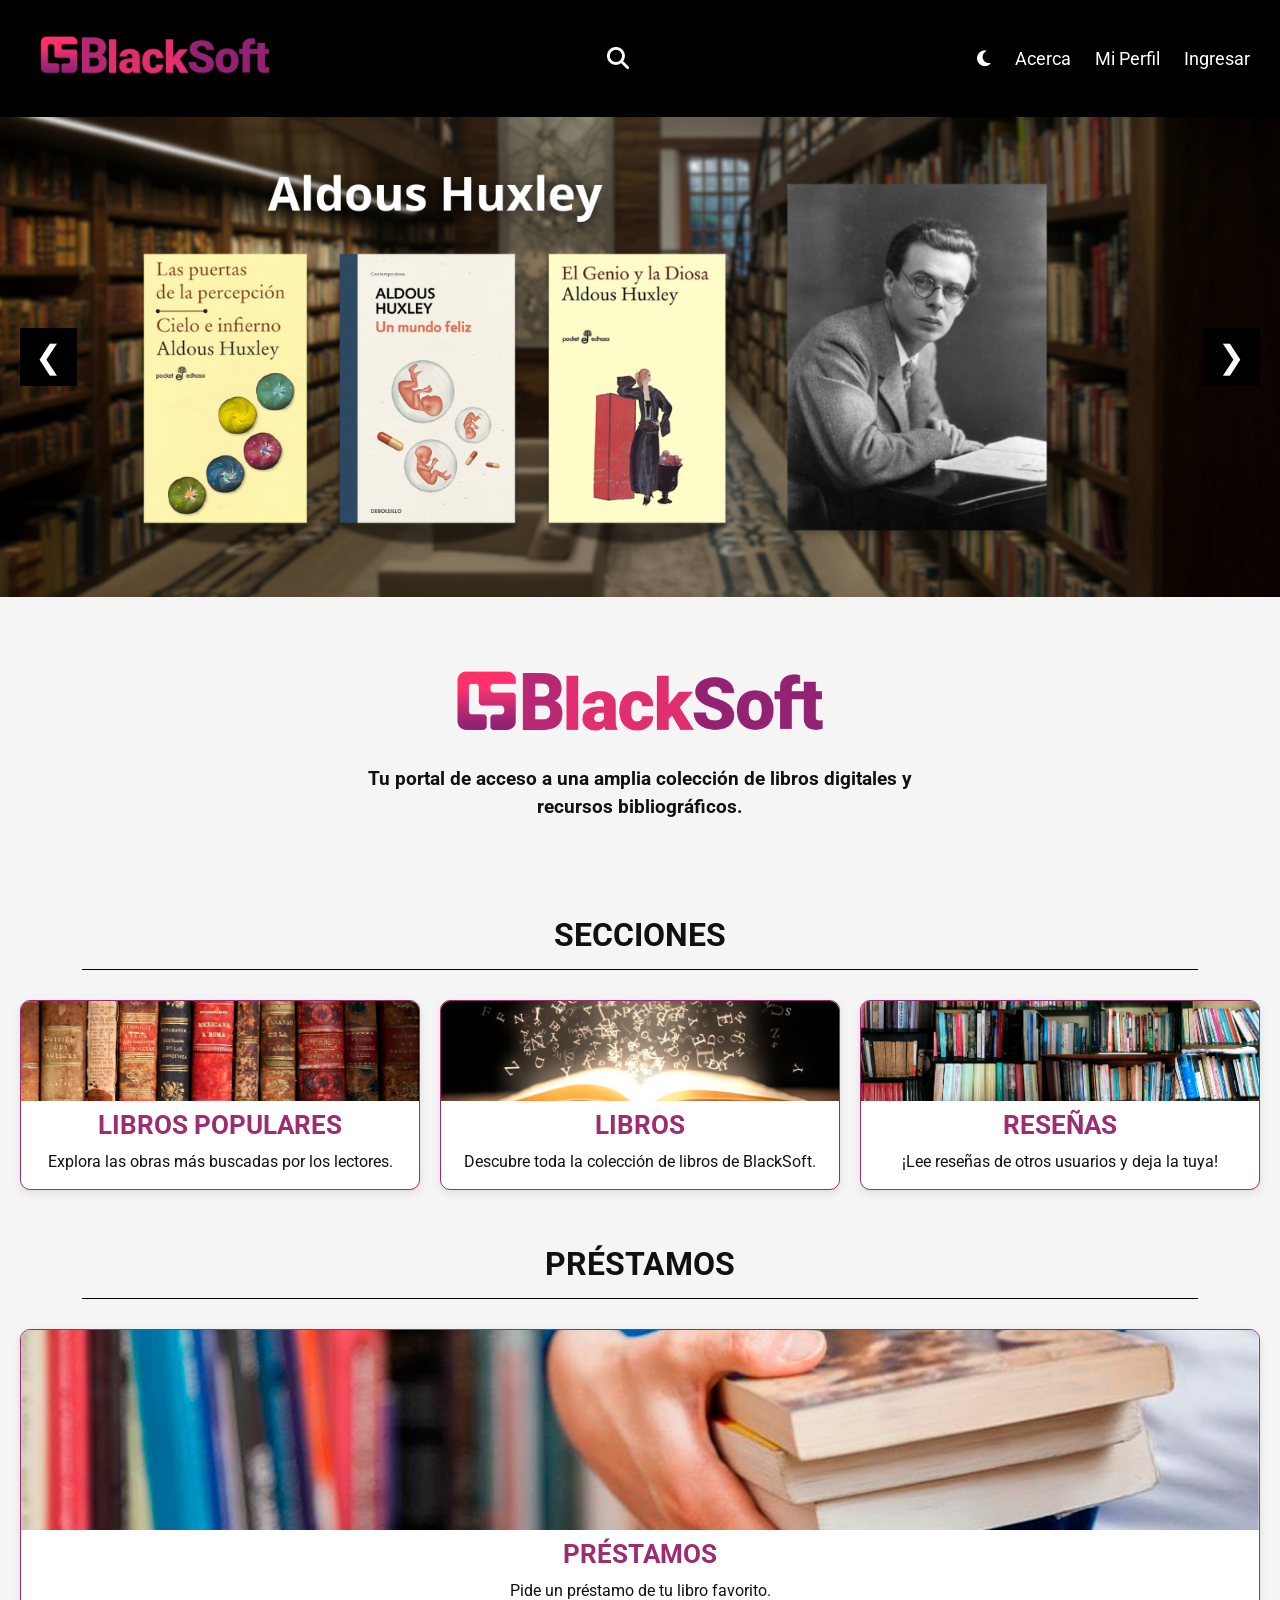
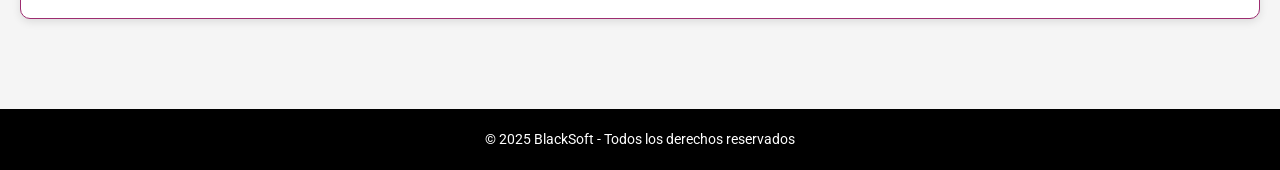
==== commit 5c58903c: "Perfil de usuario | Préstamos" ====
--- a/index.html
+++ b/index.html
@@ -33,8 +33,7 @@
             <i class="fa-solid fa-moon"></i>
         </button>
         <a href="info.html">Acerca</a>
-        <a href="libros.html">Catálogo</a>
-        <a href="resenas.html">Reseñas</a>
+        <a href="perfil.html">Mi Perfil</a>
         <a href="login.html">Ingresar</a>
     </nav>
 </header>
@@ -79,32 +78,31 @@
             <img src="img/s2.png" alt="Lib" class="card-img">
             <img src="img/ss2.png" class="card-img-hover">
             <h3>LIBROS</h3>
-            <p>Encuentra libros por genero, tema o autor.</p>
+            <p>Descubre toda la colección de libros de BlackSoft.</p>
         </a>
 
         <a href="resenas.html" class="card" data-img="img/s3.png" data-hover="img/h3.png">
             <img src="img/s3.png" alt="Resen" class="card-img">
             <img src="img/ss3.png" class="card-img-hover">
             <h3>RESEÑAS</h3>
-            <p>Lee y crea reseñas de los usuarios.</p>
+            <p>¡Lee reseñas de otros usuarios y deja la tuya!</p>
         </a>
 
     </div>
     </section>
 
 
-    <!-- ====================== ARTÍCULOS ====================== -->
-    <section>
-        <article>
-            <h2>Recomendaciones</h2>
-            <p>Proin eget tortor risus. Curabitur non nulla sit amet nisl tempus convallis quis ac lectus.</p>
-        </article>
-
-        <article>
-            <h2>Otro artículo</h2>
-            <p>Aliquam erat volutpat. Vivamus nec libero quis mauris convallis posuere.</p>
-        </article>
-
+    <!-- ====================== PRESTAMOS ====================== -->
+    <section class="prest">
+    <h2>PRÉSTAMOS</h2>
+    <div class="prestamo">
+        <a href="prest.html" class="pr" data-img="img/s4.png" data-hover="img/h4.png">
+            <img src="img/s4.png" alt="Prest" class="pr-img">
+            <img src="img/ss4.png" class="pr-img-hover">
+            <h3>PRÉSTAMOS</h3>
+            <p>Pide un préstamo de tu libro favorito.</p>
+        </a>
+    </div>
     </section>
 
 
--- a/Hojas de estilo/style.css
+++ b/Hojas de estilo/style.css
@@ -344,6 +344,92 @@
   }
 }
 
+/* ===================================================== */
+/*                   PRESTAMOS                    */
+/* ===================================================== */
+
+.prest {
+  max-width: 1500px;
+  margin: 50px auto;
+  padding: 0 20px;
+}
+
+.prestamo {
+  display: flex;
+  gap: 20px;
+}
+
+.prest h2{
+  text-align: center;
+  margin-bottom: 30px;
+}
+
+.pr {
+  flex: 1;
+  padding: 0;
+  background-color: var(--bg-card);
+  border: 1px solid var(--moc);
+  border-radius: 10px;
+  box-shadow: 0 3px 8px rgba(0,0,0,0.1);
+  text-decoration: none;
+  color: var(--text-body);
+  overflow: hidden;
+  transition: background-color 0.3s ease, border-color 0.3s ease;
+}
+
+.pr:hover {
+  background-color: var(--moc);
+  border-color: var(--roc);
+}
+
+.pr-img {
+  width: 100%;
+  height: 200px;
+  object-fit: cover;
+  display: block;
+  transition: opacity 0.3s ease;
+}
+
+.pr-img-hover {
+  width: 100%;
+  height: 200px;
+  object-fit: cover;
+  display: none;
+}
+
+.pr:hover .pr-img {
+  display: none;
+}
+
+.pr:hover .pr-img-hover {
+  display: block;
+}
+
+.pr p {
+  text-align: center;
+  margin-bottom: 15px;
+  transition: color 0.3s ease;
+}
+
+.pr h3 {
+  color: var(--moc);
+  font-weight: bold;
+  font-size: 26px;
+  text-align: center;
+  padding: 5px;
+  transition: color 0.3s ease;
+}
+
+.pr:hover h3,
+.pr:hover p {
+  color: white;
+}
+
+@media (max-width: 768px) {
+  .prestamo {
+    flex-direction: column;
+  }
+}
 
 /* ===================================================== */
 /*                        ARTÍCULOS                       */
@@ -377,6 +463,8 @@
   padding: 12px;
   margin-bottom: 30px;
   border: 1px solid var(--moc);
+  color: var(--text-body);
+  background-color: var(--bg-body);
   border-radius: 10px;
 }
 
@@ -421,7 +509,7 @@
 .review-form {
   width: 90%;
   margin: 20px auto;
-  background-color: varvar(--bg-card);
+  background-color: var(--bg-card);
   padding: 20px;
   border-radius: 10px;
   display: flex;
@@ -662,7 +750,7 @@
 }
 
 .about-card {
-  var(--bg-card);
+  color: var(--text-body);
   display: flex;
   flex-direction: column;
   padding: 20px;
@@ -749,6 +837,95 @@
 }
 
 /* ===================================================== */
+/*                     PERFIL DE USUARIO                 */
+/* ===================================================== */
+
+.container {
+  max-width: 1100px;
+  margin: 40px auto;
+  padding: 0 20px;
+}
+
+.container .profile-card {
+  padding: 20px;
+  margin-bottom: 30px;
+  border-radius: 10px;
+  box-shadow: 0 0 12px var(--shadow);
+  background-color: var(--bg-card);
+  border: 1px solid var(--moc);
+}
+
+.container .profile-card h2 {
+  margin-bottom: 20px;
+  border-bottom: 1px solid var(--h2);
+  padding-bottom: 8px;
+  color: var(--text-body);
+}
+
+.container .info-grid {
+  display: grid;
+  grid-template-columns: repeat(2, 1fr);
+  gap: 12px 25px;
+  margin-bottom: 20px;
+}
+
+.container .item {
+  background-color: var(--bg-body);
+  padding: 12px 15px;
+  border-radius: 8px;
+  border: 1px solid var(--moc);
+  margin-bottom: 15px;
+  display: flex;
+  justify-content: space-between;
+  align-items: center;
+}
+
+.container .btn {
+  display: block;
+  background-color: var(--mof);
+  color: var(--blanco);
+  padding: 12px 20px;
+  border-radius: 10px;
+  font-size: 18px;
+  cursor: pointer;
+  border: none;
+  font-weight: bold;
+  margin-top: 10px;
+}
+
+.container .btn:hover {
+  background-color: var(--roc);
+}
+
+.container .btn-small {
+  background-color: var(--moc);
+  color: var(--blanco);
+  padding: 8px 14px;
+  font-size: 14px;
+  border-radius: 6px;
+  cursor: pointer;
+  border: none;
+  font-weight: bold;
+}
+
+.container .btn-small:hover {
+  background-color: var(--roc);
+}
+
+@media (max-width: 700px) {
+  .container .info-grid {
+    grid-template-columns: 1fr;
+  }
+  .container .item {
+    flex-direction: column;
+    align-items: flex-start;
+    gap: 10px;
+  }
+}
+
+
+
+/* ===================================================== */
 /*                         FOOTER                         */
 /* ===================================================== */
 
